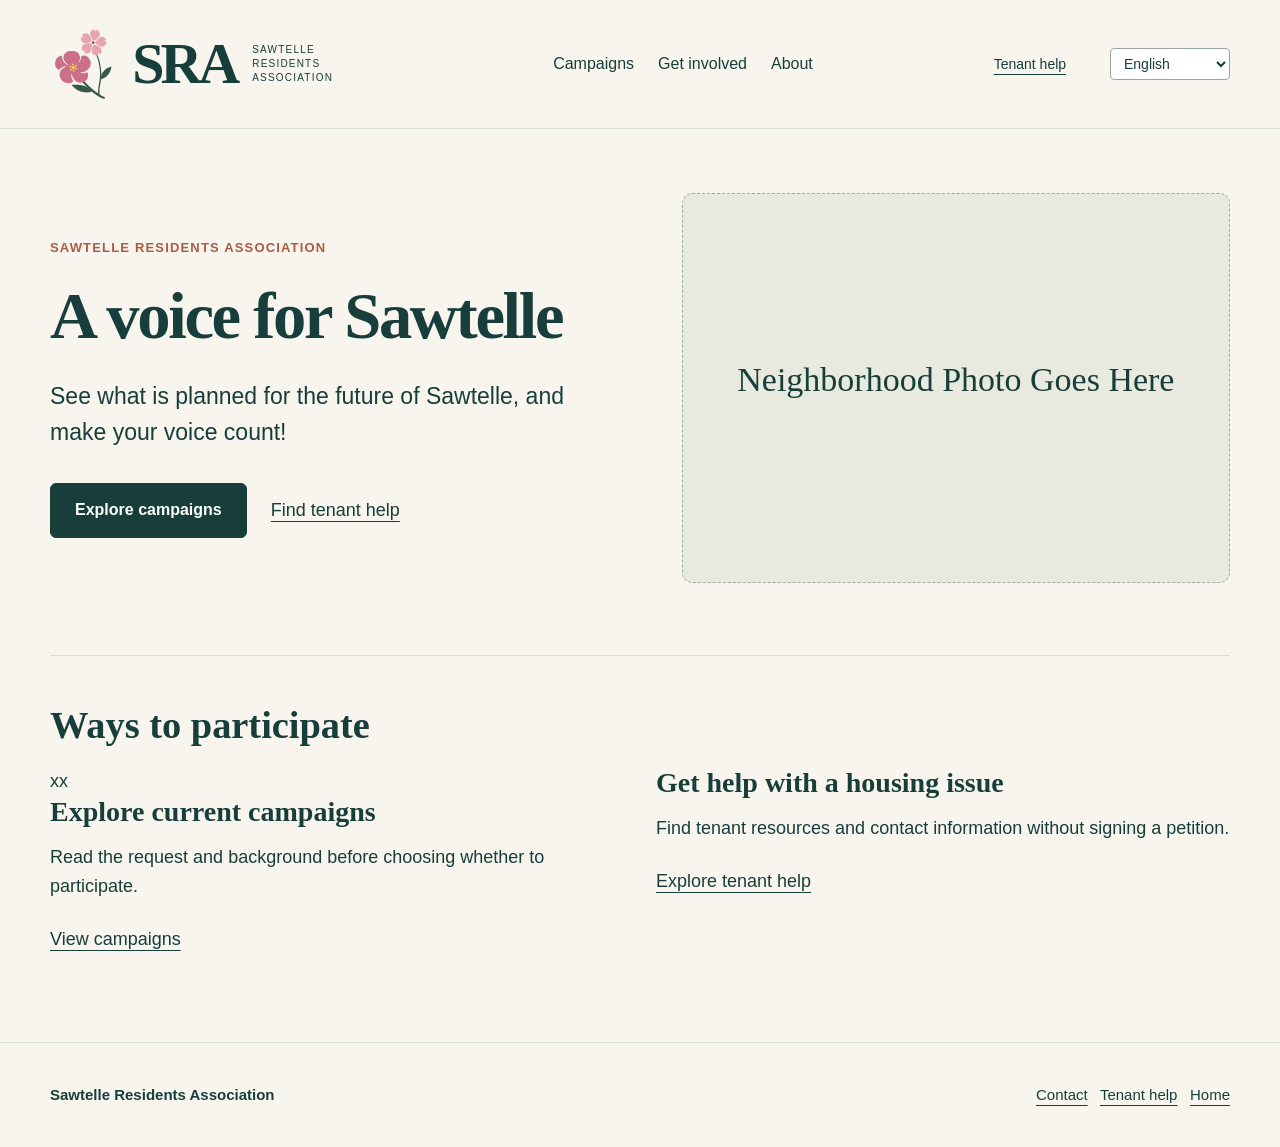
==== index.html @ eeb558c1 "initial commit" ====
<!doctype html>
<html lang="en">

<head>
    <meta charset="utf-8">
    <meta name="viewport" content="width=device-width,initial-scale=1">
    <title>Home — SRA</title>
    <link rel="stylesheet" href="styles.css">
</head>

<body>
    <!-- SHARED HEADER: change logo and navigation here. Repeat your final changes across pages. -->
    <header>
        <div class="wrap header-inner"><a class="logo" href="index.html" aria-label="SRA home"><img
                    src="assets/logo.svg" /><strong>SRA</strong><span>SAWTELLE RESIDENTS ASSOCIATION</span></a>
            <nav aria-label="Main navigation"><a href="campaigns.html">Campaigns</a><a href="get-involved.html">Get
                    involved</a><a href="about.html">About</a></nav>
            <div class="utility"><a href="tenant-help.html">Tenant help</a> &nbsp; <span class="nav-language"><select
                        id="nav-language">
                        <option value="en">English</option>
                        <option value="es">Español</option>
                        <option value="tl">Tagalog</option>
                        <option value="ko">한국어</option>
                        <option value="zh">中文</option>
                    </select></span></div>
        </div>
    </header>
    <!-- EDIT PAGE CONTENT BELOW -->
    <main id="main" class="wrap">
        <section class="hero">
            <div>
                <p class="eyebrow">Sawtelle Residents Association</p>
                <h1>A voice for Sawtelle</h1>
                <p class="lead">See what is planned for the future of Sawtelle, and make your voice count!</p>
                <div class="actions"><a class="button" href="campaigns.html">Explore campaigns</a><a
                        href="tenant-help.html">Find tenant help</a></div>
            </div>
            <div class="art-placeholder"><strong>Neighborhood Photo Goes Here</strong>
            </div>
        </section>
        <section class="section">
            <h2>Ways to participate</h2>
            <div class="grid">
                <article>xx
                    <h3>Explore current campaigns</h3>
                    <p>Read the request and background before choosing whether to participate.</p><a
                        href="campaigns.html">View campaigns</a>
                </article>
                <article>
                    <h3>Get help with a housing issue</h3>
                    <p>Find tenant resources and contact information without signing a petition.</p><a
                        href="tenant-help.html">Explore tenant help</a>
                </article>
            </div>
        </section>
    </main>
    <footer>
        <div class="wrap footer-inner">
            <div><strong>Sawtelle Residents Association</strong></div>
            <div><a href="about.html#contact">Contact</a> &nbsp; <a href="tenant-help.html">Tenant help</a> &nbsp; <a
                    href="index.html">Home</a></div>
        </div>
    </footer>
</body>

</html>
---- styles.css ----
/* EDIT THESE TOKENS to change the design everywhere. No build tools needed. */
:root {
  --paper: #f8f5ee;
  --surface: #ffffff;
  --ink: #173e3b;
  --muted: #526560;
  --accent: #ad5b43;
  --line: #d9ded5;
  --heading-font: Georgia, 'Times New Roman', serif;
  --body-font: Arial, Helvetica, sans-serif;
  --page-width: 1180px;
  --radius: 10px;
  --button-radius: 6px;
}
* { box-sizing: border-box; }
body { margin: 0; background: var(--paper); color: var(--ink); font: 18px/1.6 var(--body-font); }
a { color: inherit; text-underline-offset: 5px; }
a:hover { color: var(--accent); }
a:focus-visible, button:focus-visible, input:focus-visible, select:focus-visible, summary:focus-visible { outline: 3px solid var(--accent); outline-offset: 4px; }
.skip { position: absolute; top: -100px; background: white; padding: 12px; z-index: 5; }
.skip:focus { top: 0; }
.preview { padding: 6px 24px; background: #eee9de; font-size: 12px; letter-spacing: .12em; text-align: center; }
.wrap { width: min(var(--page-width), calc(100% - 48px)); margin-inline: auto; }
header { border-bottom: 1px solid var(--line); }
.header-inner { display: flex; align-items: center; justify-content: space-between; gap: 32px; padding-block: 24px; }
.logo { text-decoration: none; display: flex; align-items: center; gap: 16px; }
.logo strong { font: bold 58px/1 var(--heading-font); letter-spacing: -4px; }
.logo span { font-size: 10px; line-height: 1.4; letter-spacing: .12em; max-width: 120px; }
.logo img { max-width: 240px; max-height: 80px; }
nav { display: flex; flex-wrap: wrap; gap: 24px; align-items: center; }
nav a { text-decoration: none; font-size: 16px; }
nav a[aria-current=page] { text-decoration: underline; text-decoration-color: var(--accent); text-decoration-thickness: 3px; }
.utility { font-size: 14px; }
main { padding-block: 64px 88px; min-height: 65vh; }
h1,h2,h3 { font-family: var(--heading-font); line-height: 1.12; font-weight: 600; }
h1 { font-size: clamp(42px, 5.2vw, 76px); letter-spacing: -.035em; margin: 0 0 24px; }
h2 { font-size: clamp(30px, 3vw, 42px); margin: 0 0 20px; }
h3 { font-size: 28px; margin: 0 0 16px; }
p { margin: 0 0 24px; }
.lead { font-size: 23px; max-width: 740px; }
.muted, small { color: var(--muted); }
.eyebrow { color: var(--accent); font-size: 13px; letter-spacing: .09em; font-weight: bold; text-transform: uppercase; margin-bottom: 20px; }
.hero { display: grid; grid-template-columns: 1.05fr 1fr; align-items: center; gap: 56px; }
.hero h1 { max-width: 650px; }
.actions { display: flex; flex-wrap: wrap; gap: 24px; align-items: center; margin-top: 32px; }
.button, button { background: var(--ink); color: white; border: 1px solid var(--ink); border-radius: var(--button-radius); padding: 15px 24px; font: bold 16px/1.4 var(--body-font); display: inline-block; text-align: center; text-decoration: none; cursor: pointer; }
.button:hover, button:hover { color: white; background: var(--accent); border-color: var(--accent); }
.button.secondary { color: var(--ink); background: transparent; }
.art-placeholder { background: #e8e9df; border: 1px dashed #9eaa9b; border-radius: var(--radius); min-height: 390px; padding: 48px; display: flex; flex-direction: column; justify-content: center; text-align: center; }
.art-placeholder strong { font: 34px/1.2 var(--heading-font); margin-bottom: 16px; }
.hero-image { width: 100%; height: 460px; object-fit: cover; border-radius: var(--radius); }
.section { margin-top: 72px; padding-top: 48px; border-top: 1px solid var(--line); }
.grid { display: grid; grid-template-columns: repeat(2,minmax(0,1fr)); gap: 32px; }
.card { padding: 32px; background: var(--surface); border: 1px solid var(--line); border-radius: var(--radius); }
.card .button { margin-top: 8px; }
.crumb { font-size: 15px; margin-bottom: 32px; }
.overview { display: grid; grid-template-columns: minmax(0, 2fr) minmax(240px,1fr); gap: 64px; align-items: start; }
.aside { background: #eeefe7; padding: 32px; border-radius: var(--radius); }
.link-list { list-style: none; padding: 0; margin: 0; }
.link-list li { border-bottom: 1px solid var(--line); padding: 20px 0; }
.link-list li:last-child { border: 0; }
.link-list a { display: block; }
.narrow { max-width: 820px; }
.steps { color: var(--muted); font-size: 15px; margin-bottom: 32px; }
.form-grid { display: grid; grid-template-columns: 1.2fr 1fr; gap: 40px; }
label { display: block; font-weight: bold; font-size: 16px; margin-bottom: 8px; }
input:not([type=checkbox]), select { display: block; width: 100%; padding: 14px; border: 1px solid #98a8a0; border-radius: 4px; background: white; color: var(--ink); font: inherit; }
.field { margin-bottom: 24px; }
.check { display: flex; gap: 12px; align-items: start; font-weight: normal; margin: 28px 0; }
.check input { width: 20px; height: 20px; flex-shrink: 0; margin-top: 3px; }
.letter { white-space: normal; background: white; border: 1px solid var(--line); border-radius: var(--radius); padding: 32px; }
.notice { border-left: 4px solid var(--accent); padding: 16px 24px; background: #f0e8dc; margin: 24px 0; }
details { border-bottom: 1px solid var(--line); padding: 20px 0; }
summary { cursor: pointer; font-weight: bold; }
details p { margin-top: 20px; }
footer { border-top: 1px solid var(--line); padding-block: 40px; font-size: 15px; }
.footer-inner { display: flex; flex-wrap: wrap; justify-content: space-between; gap: 24px; }
@media (max-width: 800px) {
 .wrap { width: calc(100% - 32px); }
 .header-inner { flex-wrap: wrap; gap: 20px; }
 nav { width: 100%; gap: 18px; }
 .hero,.grid,.overview,.form-grid { grid-template-columns: 1fr; gap: 32px; }
 main { padding-block: 40px 56px; }
 .lead { font-size: 20px; }
 .art-placeholder { min-height: 260px; }
 .hero-image { height: 300px; }
 .section { margin-top: 48px; padding-top: 32px; }
 .actions { align-items: stretch; flex-direction: column; gap: 16px; }
 .actions .button { width: 100%; }
 .card,.aside { padding: 24px; }
}

/* Campaign explanation layouts */
.explain-grid { display:grid; grid-template-columns:repeat(3,minmax(0,1fr)); gap:40px; }
.campaign-meta {font-size:14px;margin-top:28px;}
.letter {overflow-wrap:anywhere;}
@media(max-width:800px){.explain-grid{grid-template-columns:1fr;gap:28px;}}

/* Navigation language selection and campaign choices */
.utility {display:flex; align-items:center; gap:20px;}
.nav-language {display:grid;gap:3px;}
.nav-language label {font-size:13px;margin:0;}
.nav-language select {font-size:14px;padding:6px 24px 6px 9px;min-width:120px;}
.nav-language small {font-size:11px;}
.campaign-choices {margin-top:36px;}

/* One compact petition form, with stacked groups and paired fields. */
.petition-form { display: grid; grid-template-columns: minmax(0, 1fr); gap: 24px; font-size: 16px; }
.petition-form .form-intro { margin: 0; color: var(--muted); }
.petition-form fieldset { min-width: 0; margin: 0; padding: 0; border: 0; }
.petition-form legend { padding: 0; margin-bottom: 16px; font-weight: bold; font-size: 20px; }
.petition-fields { display: grid; grid-template-columns: repeat(2, minmax(0, 1fr)); gap: 16px 20px; }
.petition-form .field { margin: 0; }
.petition-form label { margin-bottom: 6px; }
.petition-form input:not([type=checkbox]), .petition-form select { padding: 11px 12px; min-height: 46px; }
.petition-form .field-help { display: inline-block; margin-top: 6px; font-size: 14px; }
.petition-form .petition-status { margin: 16px 0 0; padding: 10px 14px; background: var(--paper); border-radius: 4px; }
.petition-form details { padding: 12px 0; }
.petition-form .letter { margin-top: 12px; padding: 20px; }
.petition-form .letter p:last-child { margin-bottom: 0; }
.petition-form .check { margin: 18px 0 0; }
.petition-submit { display: flex; flex-wrap: wrap; align-items: center; gap: 12px 20px; }
.petition-submit p { margin: 0; font-size: 13px; }
@media (max-width: 540px) {
 .petition-fields { grid-template-columns: minmax(0, 1fr); }
 .petition-submit button { width: 100%; }
}

/* Volunteer opportunities, styled like role listings. */
.roles-heading { display: flex; justify-content: space-between; align-items: end; gap: 32px; margin-bottom: 28px; }
.roles-heading h2 { margin-bottom: 0; }
.roles-heading > p { margin: 0; font-size: 15px; color: var(--muted); }
.roles-grid { display: grid; grid-template-columns: repeat(2, minmax(0, 1fr)); gap: 24px; align-items: start; }
.role-card { padding: 28px; background: var(--surface); border: 1px solid var(--line); border-radius: var(--radius); }
.role-meta { display: flex; align-items: center; justify-content: space-between; gap: 12px; margin-bottom: 22px; font-size: 13px; color: var(--muted); }
.role-badge { border: 1px solid var(--line); border-radius: 20px; padding: 3px 12px; }
.role-card h3 { font-size: 30px; }
.role-card > p { font-size: 17px; }
.role-card details { font-size: 16px; padding: 14px 0; margin-bottom: 24px; border-top: 1px solid var(--line); }
.role-description { padding-top: 20px; }
.role-description h4 { margin: 0 0 8px; font-size: 16px; }
.role-description ul { padding-left: 20px; margin: 0 0 20px; }
.role-description li + li { margin-top: 8px; }
.role-description p { margin: 0; }
.role-card .button { display: flex; justify-content: space-between; align-items: center; }
@media (max-width: 800px) {
 .roles-heading { flex-direction: column; align-items: start; gap: 16px; }
 .roles-grid { grid-template-columns: minmax(0, 1fr); }
 .role-card { padding: 24px; }
}
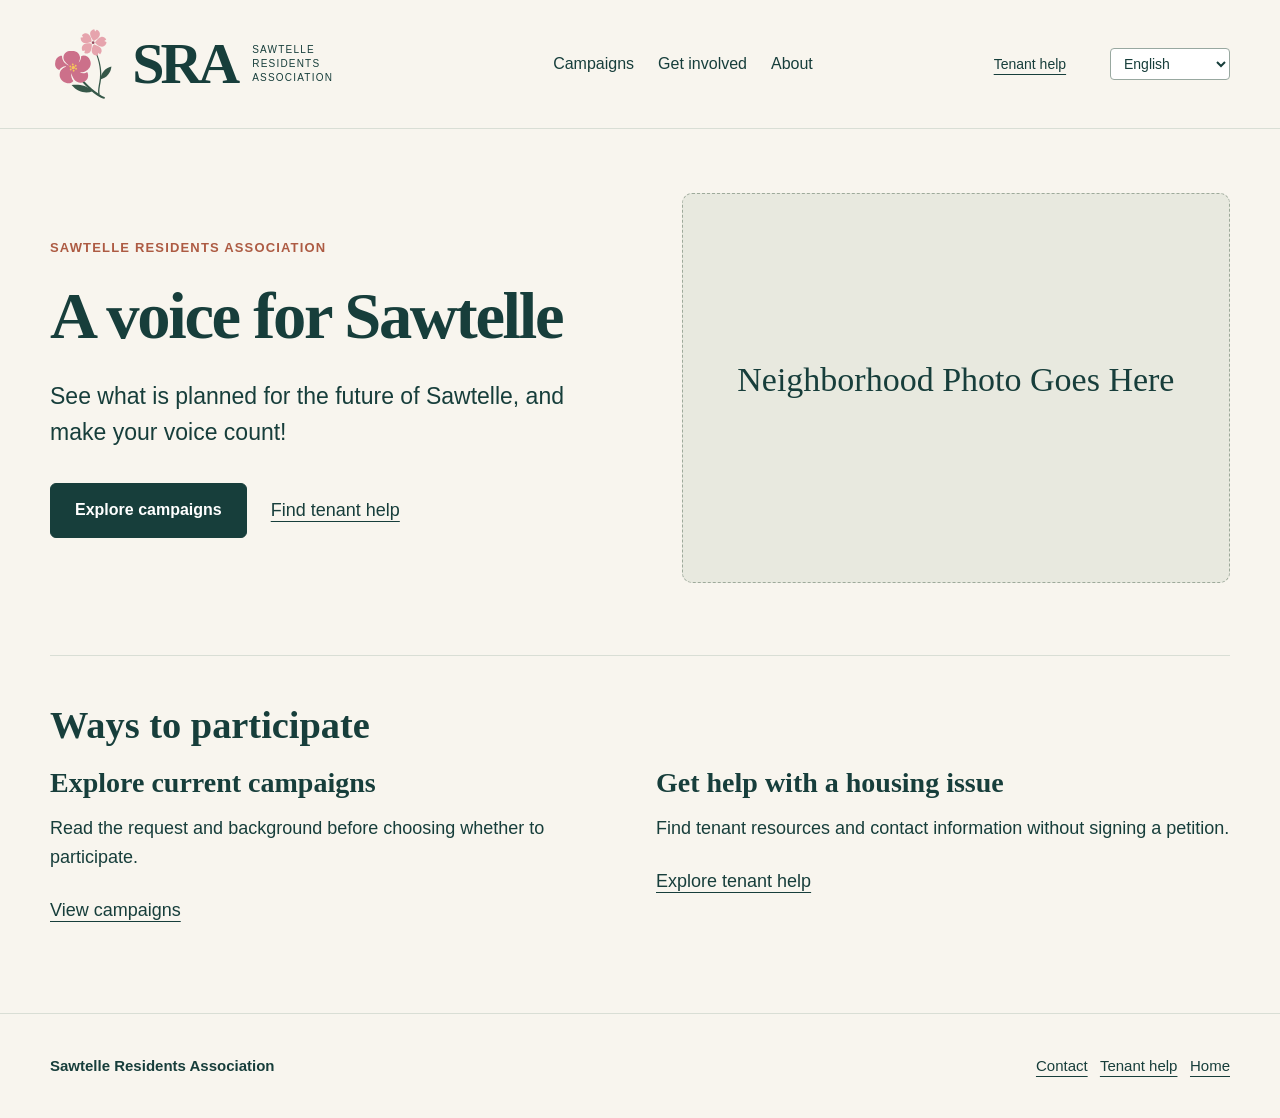
==== commit 5d5a48a4: "remove typo from index page" ====
--- a/index.html
+++ b/index.html
@@ -41,7 +41,7 @@
         <section class="section">
             <h2>Ways to participate</h2>
             <div class="grid">
-                <article>xx
+                <article>
                     <h3>Explore current campaigns</h3>
                     <p>Read the request and background before choosing whether to participate.</p><a
                         href="campaigns.html">View campaigns</a>
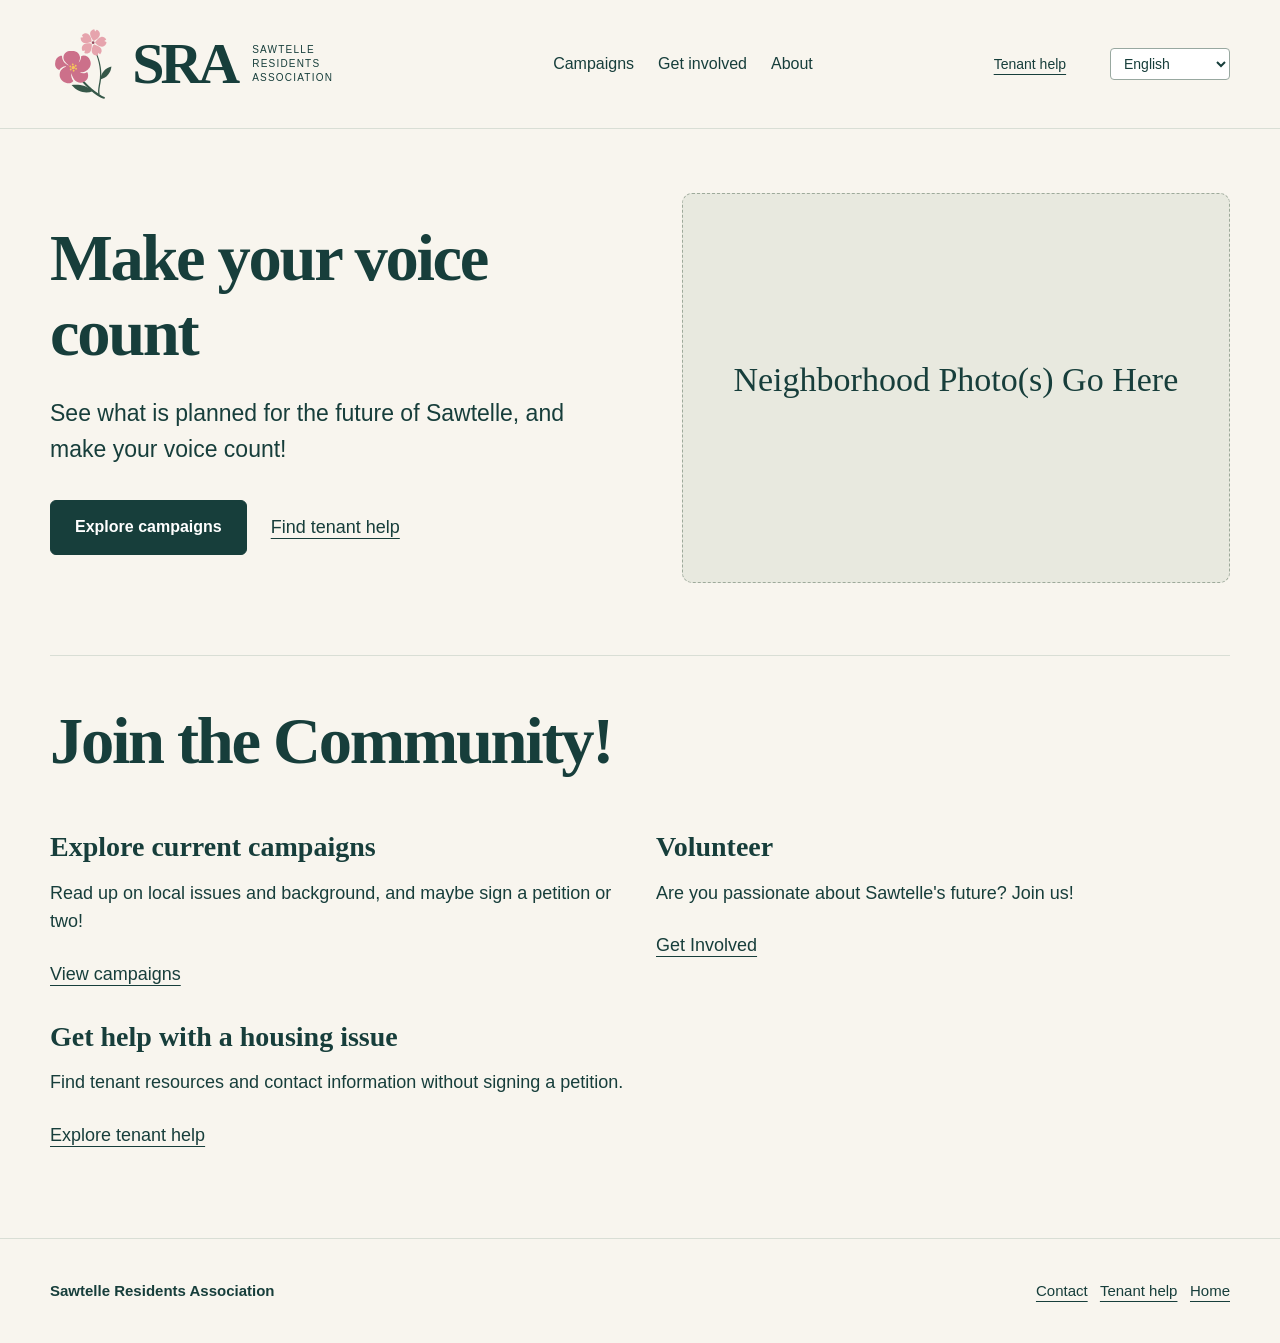
==== commit 66a24d69: "update copy" ====
--- a/index.html
+++ b/index.html
@@ -29,22 +29,26 @@
     <main id="main" class="wrap">
         <section class="hero">
             <div>
-                <p class="eyebrow">Sawtelle Residents Association</p>
-                <h1>A voice for Sawtelle</h1>
+                <h1>Make your voice count</h1>
                 <p class="lead">See what is planned for the future of Sawtelle, and make your voice count!</p>
                 <div class="actions"><a class="button" href="campaigns.html">Explore campaigns</a><a
                         href="tenant-help.html">Find tenant help</a></div>
             </div>
-            <div class="art-placeholder"><strong>Neighborhood Photo Goes Here</strong>
-            </div>
+            <div class="art-placeholder"><strong>Neighborhood Photo(s) Go Here</strong></div>
         </section>
-        <section class="section">
-            <h2>Ways to participate</h2>
+        <section class="section ">
+            <h1>Join the Community!</h1>
+            <br>
             <div class="grid">
                 <article>
                     <h3>Explore current campaigns</h3>
-                    <p>Read the request and background before choosing whether to participate.</p><a
+                    <p>Read up on local issues and background, and maybe sign a petition or two!</p><a
                         href="campaigns.html">View campaigns</a>
+                </article>
+                <article>
+                    <h3>Volunteer</h3>
+                    <p>Are you passionate about Sawtelle's future? Join us!</p><a
+                        href="get-involved.html">Get Involved</a>
                 </article>
                 <article>
                     <h3>Get help with a housing issue</h3>
